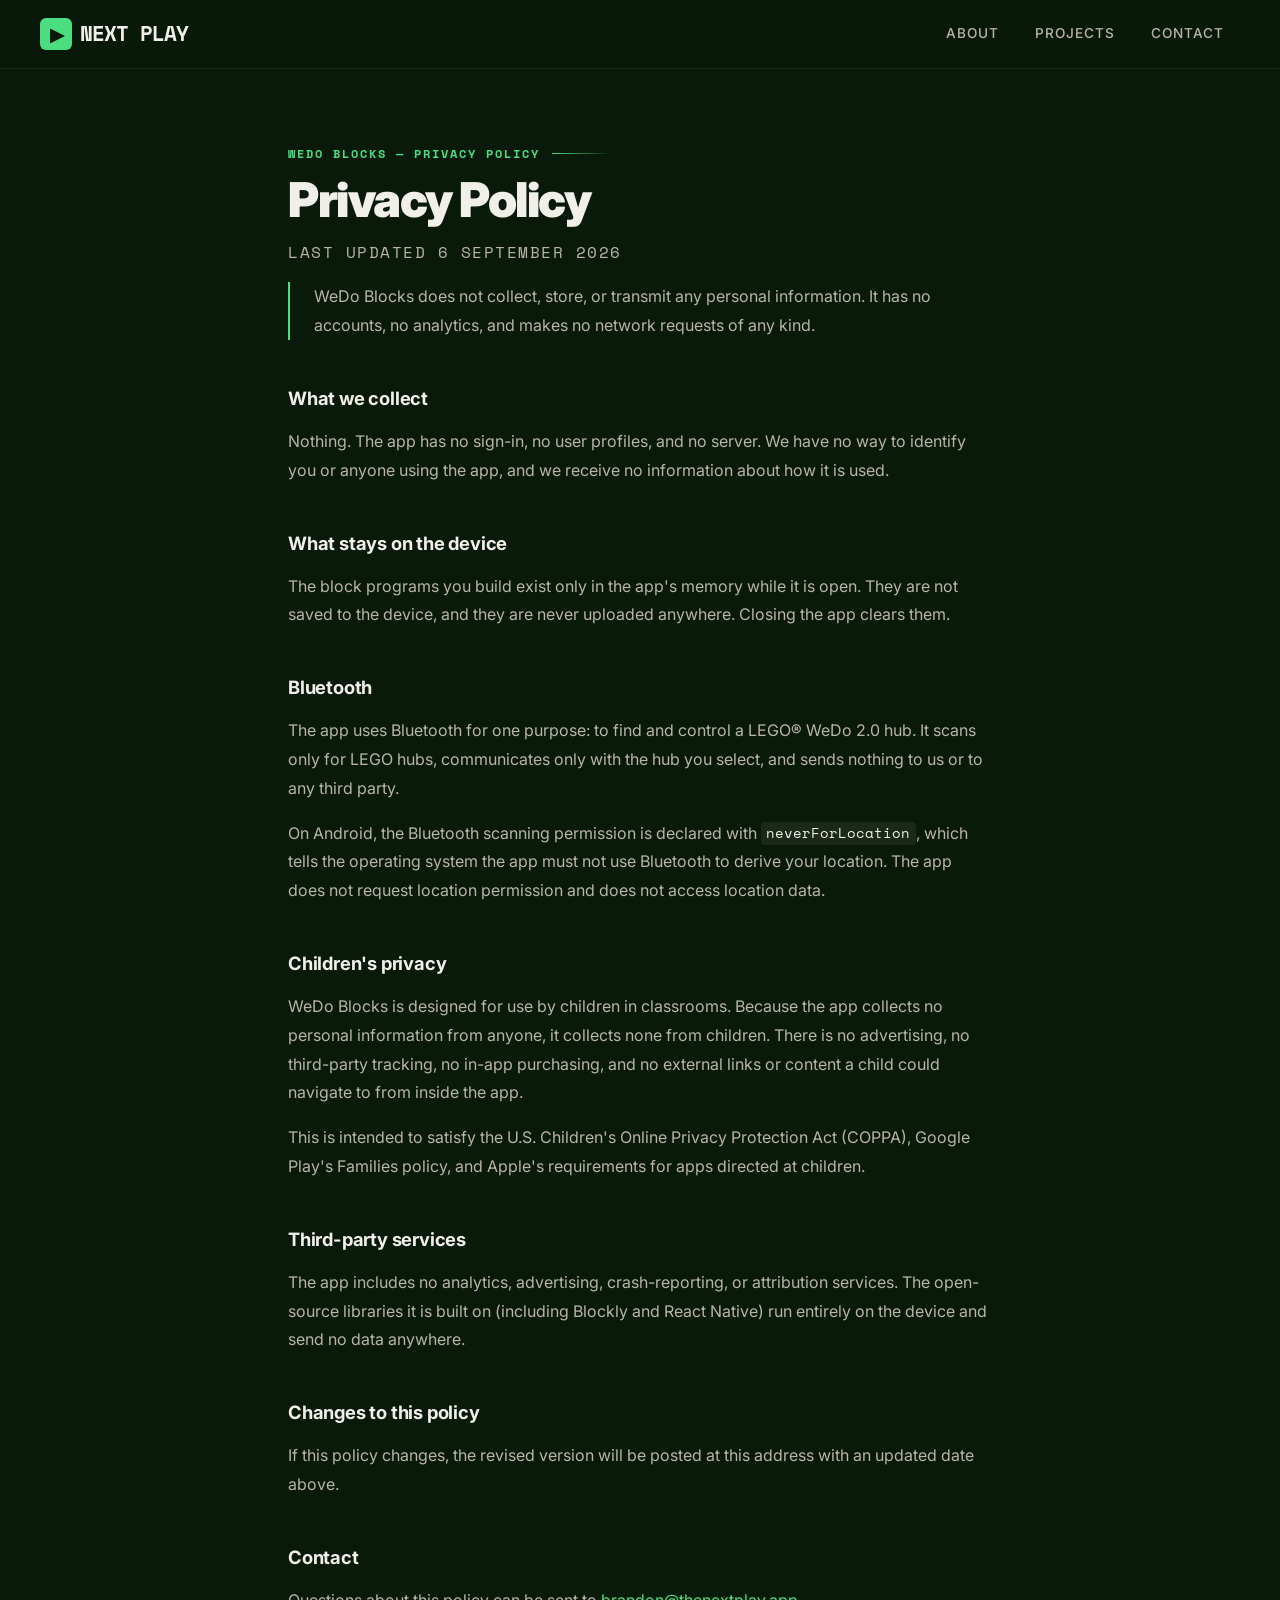
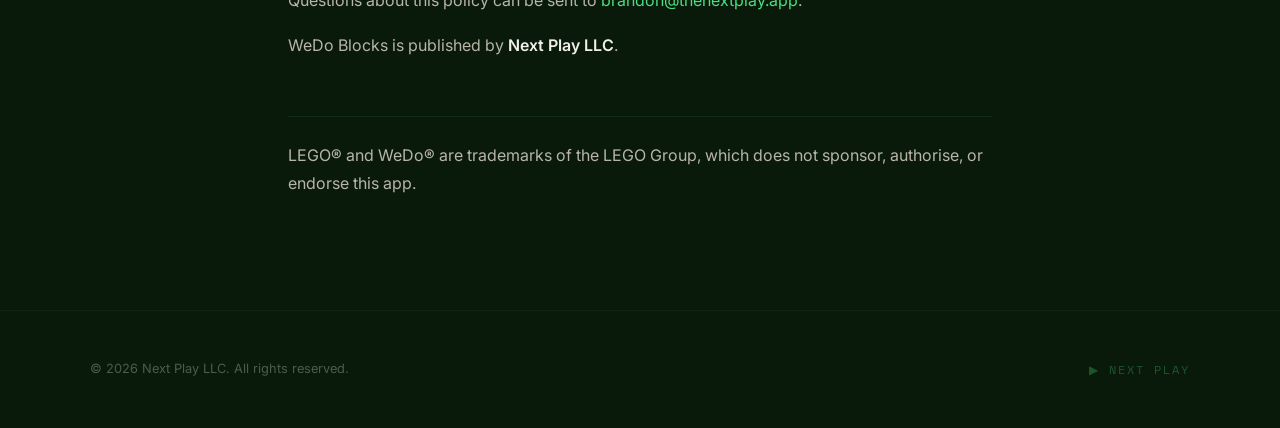
==== apps/wedo-blocks/privacy-policy/index.html @ 4abd54f3 "Add the WeDo Blocks privacy policy and list the app Both app stores require a hosted privacy policy " ====
<!DOCTYPE html>
<html lang="en">
<head>
  <meta charset="UTF-8">
  <meta name="viewport" content="width=device-width, initial-scale=1.0">
  <title>WeDo Blocks Privacy Policy — Next Play</title>
  <meta name="description" content="WeDo Blocks collects no personal information, makes no network requests and stores nothing.">
  <link rel="preconnect" href="https://fonts.googleapis.com">
  <link rel="preconnect" href="https://fonts.gstatic.com" crossorigin>
  <link href="https://fonts.googleapis.com/css2?family=Inter:wght@400;500;600;700;800;900&family=Space+Mono:wght@700&display=swap" rel="stylesheet">
  <link rel="stylesheet" href="../../../assets/site.css">
  <style>
    .legal { padding-top: 9rem; }
    .legal-inner { max-width: 44rem; margin: 0 auto; }

    .legal h1 {
      font-size: clamp(2rem, 5vw, 3rem);
      font-weight: 900;
      letter-spacing: -1.5px;
      line-height: 1.05;
      margin-bottom: 0.75rem;
    }
    .legal-date {
      font-family: 'Space Mono', monospace;
      font-size: 0.75rem;
      letter-spacing: 1.5px;
      text-transform: uppercase;
      color: rgba(240,239,232,0.35);
      margin-bottom: 2.5rem;
    }

    .legal-lede {
      border-left: 2px solid var(--lime);
      padding-left: 1.5rem;
      margin-bottom: 3rem;
      font-size: 1.15rem;
      line-height: 1.7;
      color: var(--chalk);
    }

    .legal h2 {
      font-size: 1.15rem;
      font-weight: 700;
      letter-spacing: -0.2px;
      margin: 2.75rem 0 0.85rem;
      color: var(--chalk);
    }
    .legal p {
      color: var(--chalk-dim);
      font-size: 1rem;
      line-height: 1.8;
      margin-bottom: 1rem;
    }
    .legal p strong { color: var(--chalk); font-weight: 600; }
    .legal a { color: var(--lime); text-decoration: none; }
    .legal a:hover { text-decoration: underline; }
    .legal code {
      font-family: 'Space Mono', monospace;
      font-size: 0.85em;
      color: var(--chalk);
      background: rgba(240,239,232,0.07);
      padding: 0.1em 0.4em;
      border-radius: 4px;
    }

    .legal-trademark {
      margin-top: 3.5rem;
      padding-top: 1.5rem;
      border-top: 1px solid rgba(74,222,128,0.1);
      font-size: 0.85rem;
      color: rgba(240,239,232,0.4);
      line-height: 1.7;
    }

    @media (max-width: 768px) {
      .legal { padding-top: 7rem; }
      .legal-lede { padding-left: 1.1rem; font-size: 1.05rem; }
    }
  </style>
</head>
<body>

  <nav>
    <div class="nav-inner">
      <a href="../../../" class="logo">
        <span class="logo-arrow">&#9654;</span>
        NEXT PLAY
      </a>
      <div class="nav-links">
        <a href="../../../#about" class="nav-link">About</a>
        <a href="../../../#projects" class="nav-link">Projects</a>
        <a href="../../../#contact" class="nav-link">Contact</a>
      </div>
    </div>
  </nav>

  <section class="legal">
    <div class="container">
      <div class="legal-inner">

        <div class="section-number">WEDO BLOCKS &mdash; PRIVACY POLICY</div>
        <h1>Privacy Policy</h1>
        <p class="legal-date">Last updated 6 September 2026</p>

        <p class="legal-lede">
          WeDo Blocks does not collect, store, or transmit any personal
          information. It has no accounts, no analytics, and makes no network
          requests of any kind.
        </p>

        <h2>What we collect</h2>
        <p>
          Nothing. The app has no sign-in, no user profiles, and no server. We
          have no way to identify you or anyone using the app, and we receive no
          information about how it is used.
        </p>

        <h2>What stays on the device</h2>
        <p>
          The block programs you build exist only in the app's memory while it is
          open. They are not saved to the device, and they are never uploaded
          anywhere. Closing the app clears them.
        </p>

        <h2>Bluetooth</h2>
        <p>
          The app uses Bluetooth for one purpose: to find and control a LEGO&reg;
          WeDo 2.0 hub. It scans only for LEGO hubs, communicates only with the
          hub you select, and sends nothing to us or to any third party.
        </p>
        <p>
          On Android, the Bluetooth scanning permission is declared with
          <code>neverForLocation</code>, which tells the operating system the app
          must not use Bluetooth to derive your location. The app does not request
          location permission and does not access location data.
        </p>

        <h2>Children's privacy</h2>
        <p>
          WeDo Blocks is designed for use by children in classrooms. Because the
          app collects no personal information from anyone, it collects none from
          children. There is no advertising, no third-party tracking, no in-app
          purchasing, and no external links or content a child could navigate to
          from inside the app.
        </p>
        <p>
          This is intended to satisfy the U.S. Children's Online Privacy
          Protection Act (COPPA), Google Play's Families policy, and Apple's
          requirements for apps directed at children.
        </p>

        <h2>Third-party services</h2>
        <p>
          The app includes no analytics, advertising, crash-reporting, or
          attribution services. The open-source libraries it is built on
          (including Blockly and React&nbsp;Native) run entirely on the device and
          send no data anywhere.
        </p>

        <h2>Changes to this policy</h2>
        <p>
          If this policy changes, the revised version will be posted at this
          address with an updated date above.
        </p>

        <h2>Contact</h2>
        <p>
          Questions about this policy can be sent to
          <a href="mailto:brandon@thenextplay.app">brandon@thenextplay.app</a>.
        </p>
        <p>
          WeDo Blocks is published by <strong>Next Play LLC</strong>.
        </p>

        <p class="legal-trademark">
          LEGO&reg; and WeDo&reg; are trademarks of the LEGO Group, which does not
          sponsor, authorise, or endorse this app.
        </p>

      </div>
    </div>
  </section>

  <footer>
    <div class="footer-inner">
      <span class="footer-copy">&copy; 2026 Next Play LLC. All rights reserved.</span>
      <span class="footer-mark">&#9654; NEXT PLAY</span>
    </div>
  </footer>

</body>
</html>
---- assets/site.css ----
/* Shared across every page on the site: palette, reset, nav, section framing
   and footer. Page-specific rules stay inline in the page that uses them.

   Pages link this with a relative path, so the site does not care what host or
   sub-path it is served from. */
:root {
  --turf: #0a1a0a;
  --turf-light: #0f2810;
  --chalk: #f0efe8;
  --chalk-dim: #b8b5a8;
  --lime: #4ade80;
  --lime-glow: #22c55e;
  --amber: #fbbf24;
  --sky: #38bdf8;
  --whistle: #ef4444;
  /* Added for the WeDo Blocks card: the education work sits outside the
     field-green / sky / amber family the sports apps use. */
  --violet: #a78bfa;
  --surface: #111c11;
  --surface-raised: #162416;
}

* { margin: 0; padding: 0; box-sizing: border-box; }

html { scroll-behavior: smooth; }

body {
  font-family: 'Inter', -apple-system, sans-serif;
  color: var(--chalk);
  line-height: 1.6;
  background: var(--turf);
  overflow-x: hidden;
}

/* ═══ NAV ═══ */
nav {
  position: fixed;
  top: 0;
  width: 100%;
  z-index: 100;
  padding: 0 2rem;
  background: rgba(10, 26, 10, 0.85);
  backdrop-filter: blur(16px);
  border-bottom: 1px solid rgba(74, 222, 128, 0.1);
}
.nav-inner {
  max-width: 1200px;
  margin: 0 auto;
  display: flex;
  justify-content: space-between;
  align-items: center;
  height: 68px;
}
.logo {
  font-family: 'Space Mono', monospace;
  font-size: 1.3rem;
  font-weight: 700;
  color: var(--chalk);
  text-decoration: none;
  letter-spacing: -1px;
  display: flex;
  align-items: center;
  gap: 0.5rem;
}
.logo-arrow {
  display: inline-flex;
  align-items: center;
  justify-content: center;
  width: 32px;
  height: 32px;
  background: var(--lime);
  color: var(--turf);
  border-radius: 6px;
  font-size: 1.1rem;
  font-weight: 900;
}
.nav-links { display: flex; align-items: center; gap: 0.25rem; }
nav a.nav-link {
  color: var(--chalk-dim);
  text-decoration: none;
  font-size: 0.85rem;
  font-weight: 500;
  letter-spacing: 1px;
  text-transform: uppercase;
  padding: 0.5rem 1rem;
  border-radius: 6px;
  transition: all 0.2s;
}
nav a.nav-link:hover {
  color: var(--lime);
  background: rgba(74, 222, 128, 0.08);
}

/* ═══ SECTIONS ═══ */
section { padding: 6rem 2rem; }
.container { max-width: 1100px; margin: 0 auto; }

.section-header {
  margin-bottom: 3.5rem;
}
.section-number {
  font-family: 'Space Mono', monospace;
  font-size: 0.75rem;
  font-weight: 700;
  color: var(--lime);
  letter-spacing: 2px;
  margin-bottom: 0.75rem;
  display: flex;
  align-items: center;
  gap: 0.75rem;
}
.section-number::after {
  content: '';
  height: 1px;
  width: 60px;
  background: linear-gradient(90deg, var(--lime), transparent);
}
.section-title {
  font-size: clamp(1.8rem, 4vw, 2.5rem);
  font-weight: 800;
  letter-spacing: -1px;
  line-height: 1.15;
}

/* ═══ FOOTER ═══ */
footer {
  text-align: center;
  padding: 3rem 2rem;
  background: var(--turf);
  border-top: 1px solid rgba(74,222,128,0.06);
}
.footer-inner {
  max-width: 1100px;
  margin: 0 auto;
  display: flex;
  justify-content: space-between;
  align-items: center;
}
.footer-copy {
  color: rgba(240,239,232,0.3);
  font-size: 0.8rem;
}
.footer-mark {
  font-family: 'Space Mono', monospace;
  font-size: 0.75rem;
  color: rgba(74,222,128,0.3);
  letter-spacing: 2px;
}


/* ═══ RESPONSIVE ═══ */
@media (max-width: 768px) {
  section { padding: 4rem 1.5rem; }
  .footer-inner { flex-direction: column; gap: 0.5rem; }
}
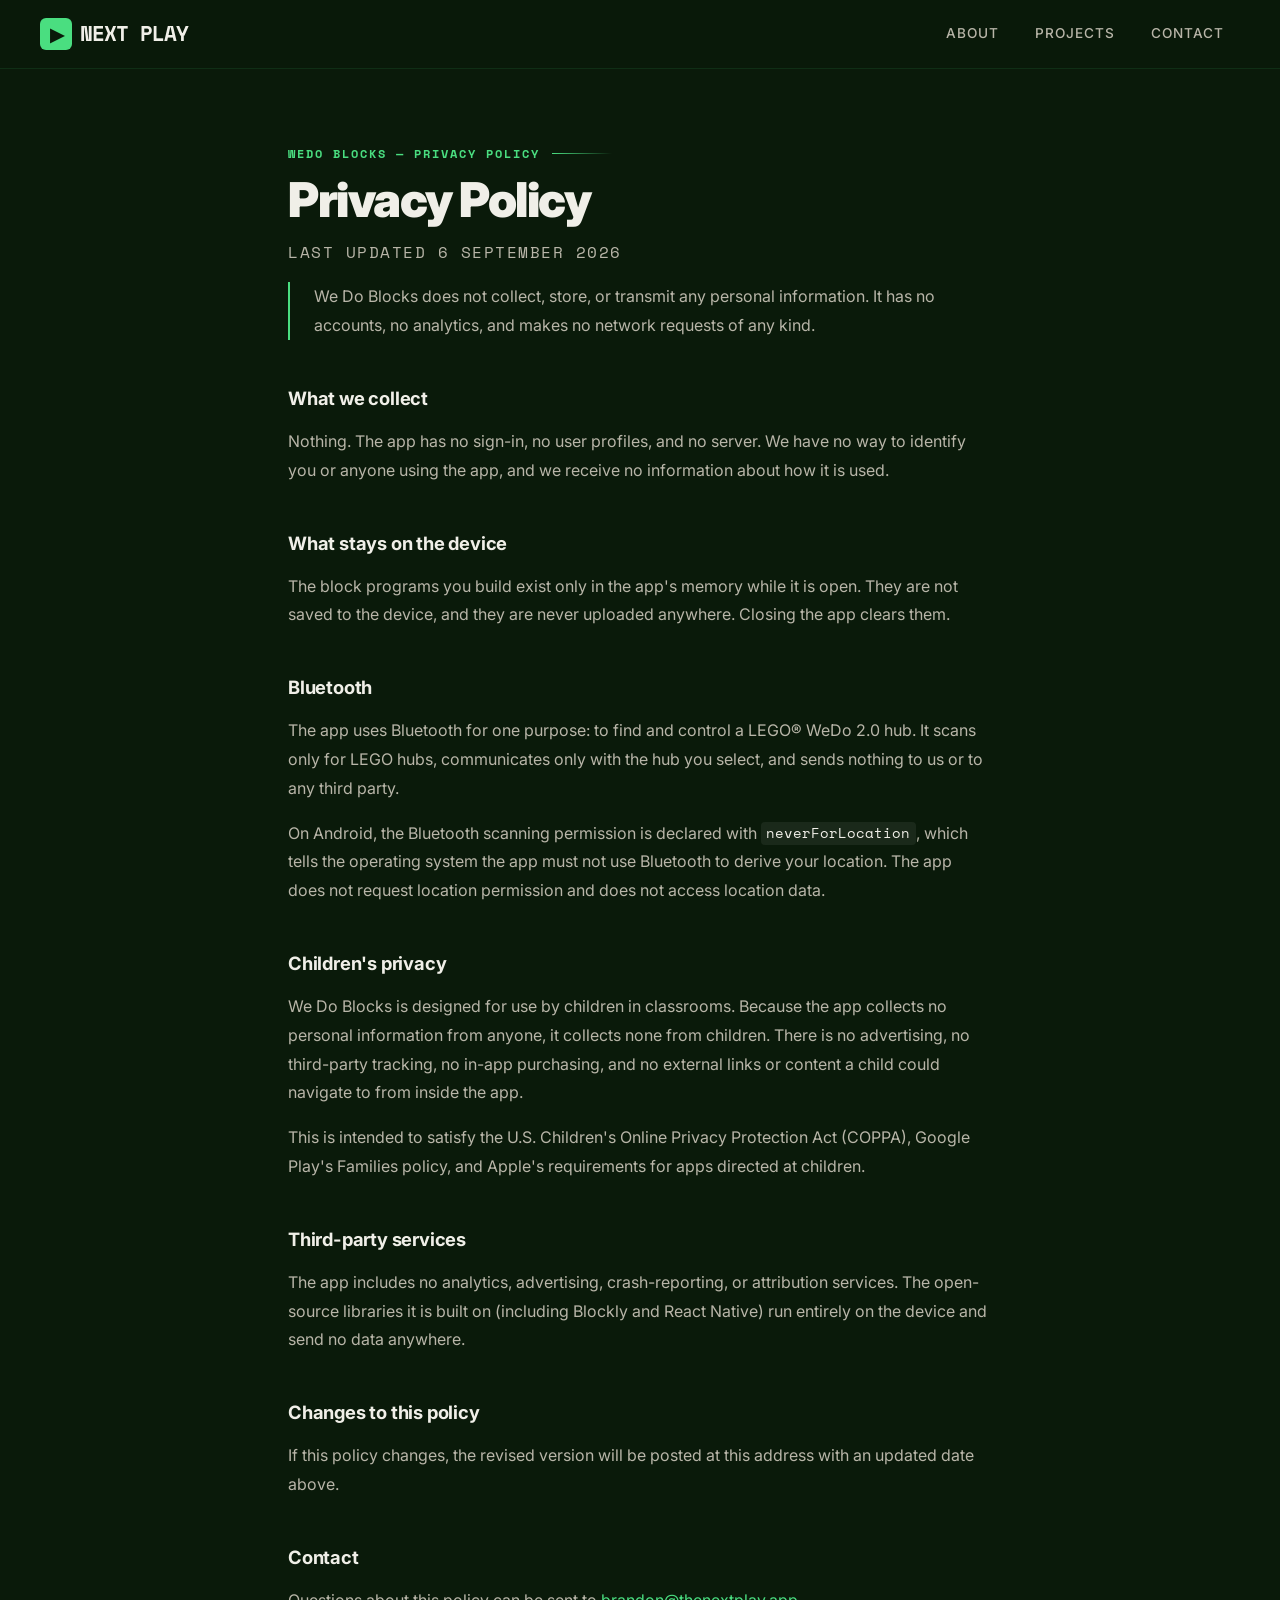
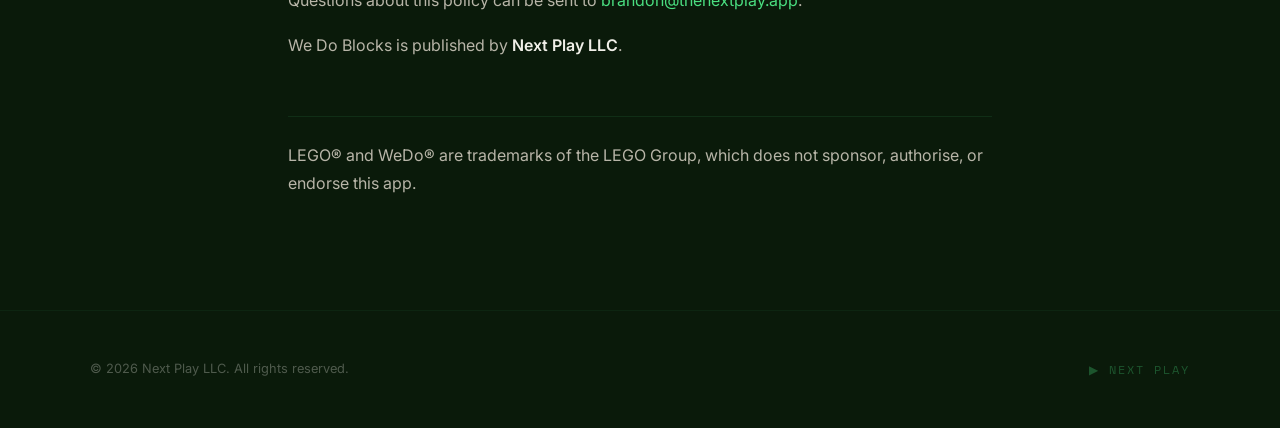
==== commit cafe43bd: "Rename WeDo Blocks to We Do Blocks Display name only; the /apps/wedo-blocks/privacy-policy path stay" ====
--- a/apps/wedo-blocks/privacy-policy/index.html
+++ b/apps/wedo-blocks/privacy-policy/index.html
@@ -3,8 +3,8 @@
 <head>
   <meta charset="UTF-8">
   <meta name="viewport" content="width=device-width, initial-scale=1.0">
-  <title>WeDo Blocks Privacy Policy — Next Play</title>
-  <meta name="description" content="WeDo Blocks collects no personal information, makes no network requests and stores nothing.">
+  <title>We Do Blocks Privacy Policy — Next Play</title>
+  <meta name="description" content="We Do Blocks collects no personal information, makes no network requests and stores nothing.">
   <link rel="preconnect" href="https://fonts.googleapis.com">
   <link rel="preconnect" href="https://fonts.gstatic.com" crossorigin>
   <link href="https://fonts.googleapis.com/css2?family=Inter:wght@400;500;600;700;800;900&family=Space+Mono:wght@700&display=swap" rel="stylesheet">
@@ -103,7 +103,7 @@
         <p class="legal-date">Last updated 6 September 2026</p>
 
         <p class="legal-lede">
-          WeDo Blocks does not collect, store, or transmit any personal
+          We Do Blocks does not collect, store, or transmit any personal
           information. It has no accounts, no analytics, and makes no network
           requests of any kind.
         </p>
@@ -137,7 +137,7 @@
 
         <h2>Children's privacy</h2>
         <p>
-          WeDo Blocks is designed for use by children in classrooms. Because the
+          We Do Blocks is designed for use by children in classrooms. Because the
           app collects no personal information from anyone, it collects none from
           children. There is no advertising, no third-party tracking, no in-app
           purchasing, and no external links or content a child could navigate to
@@ -169,7 +169,7 @@
           <a href="mailto:brandon@thenextplay.app">brandon@thenextplay.app</a>.
         </p>
         <p>
-          WeDo Blocks is published by <strong>Next Play LLC</strong>.
+          We Do Blocks is published by <strong>Next Play LLC</strong>.
         </p>
 
         <p class="legal-trademark">
--- a/assets/site.css
+++ b/assets/site.css
@@ -13,7 +13,7 @@
   --amber: #fbbf24;
   --sky: #38bdf8;
   --whistle: #ef4444;
-  /* Added for the WeDo Blocks card: the education work sits outside the
+  /* Added for the We Do Blocks card: the education work sits outside the
      field-green / sky / amber family the sports apps use. */
   --violet: #a78bfa;
   --surface: #111c11;
